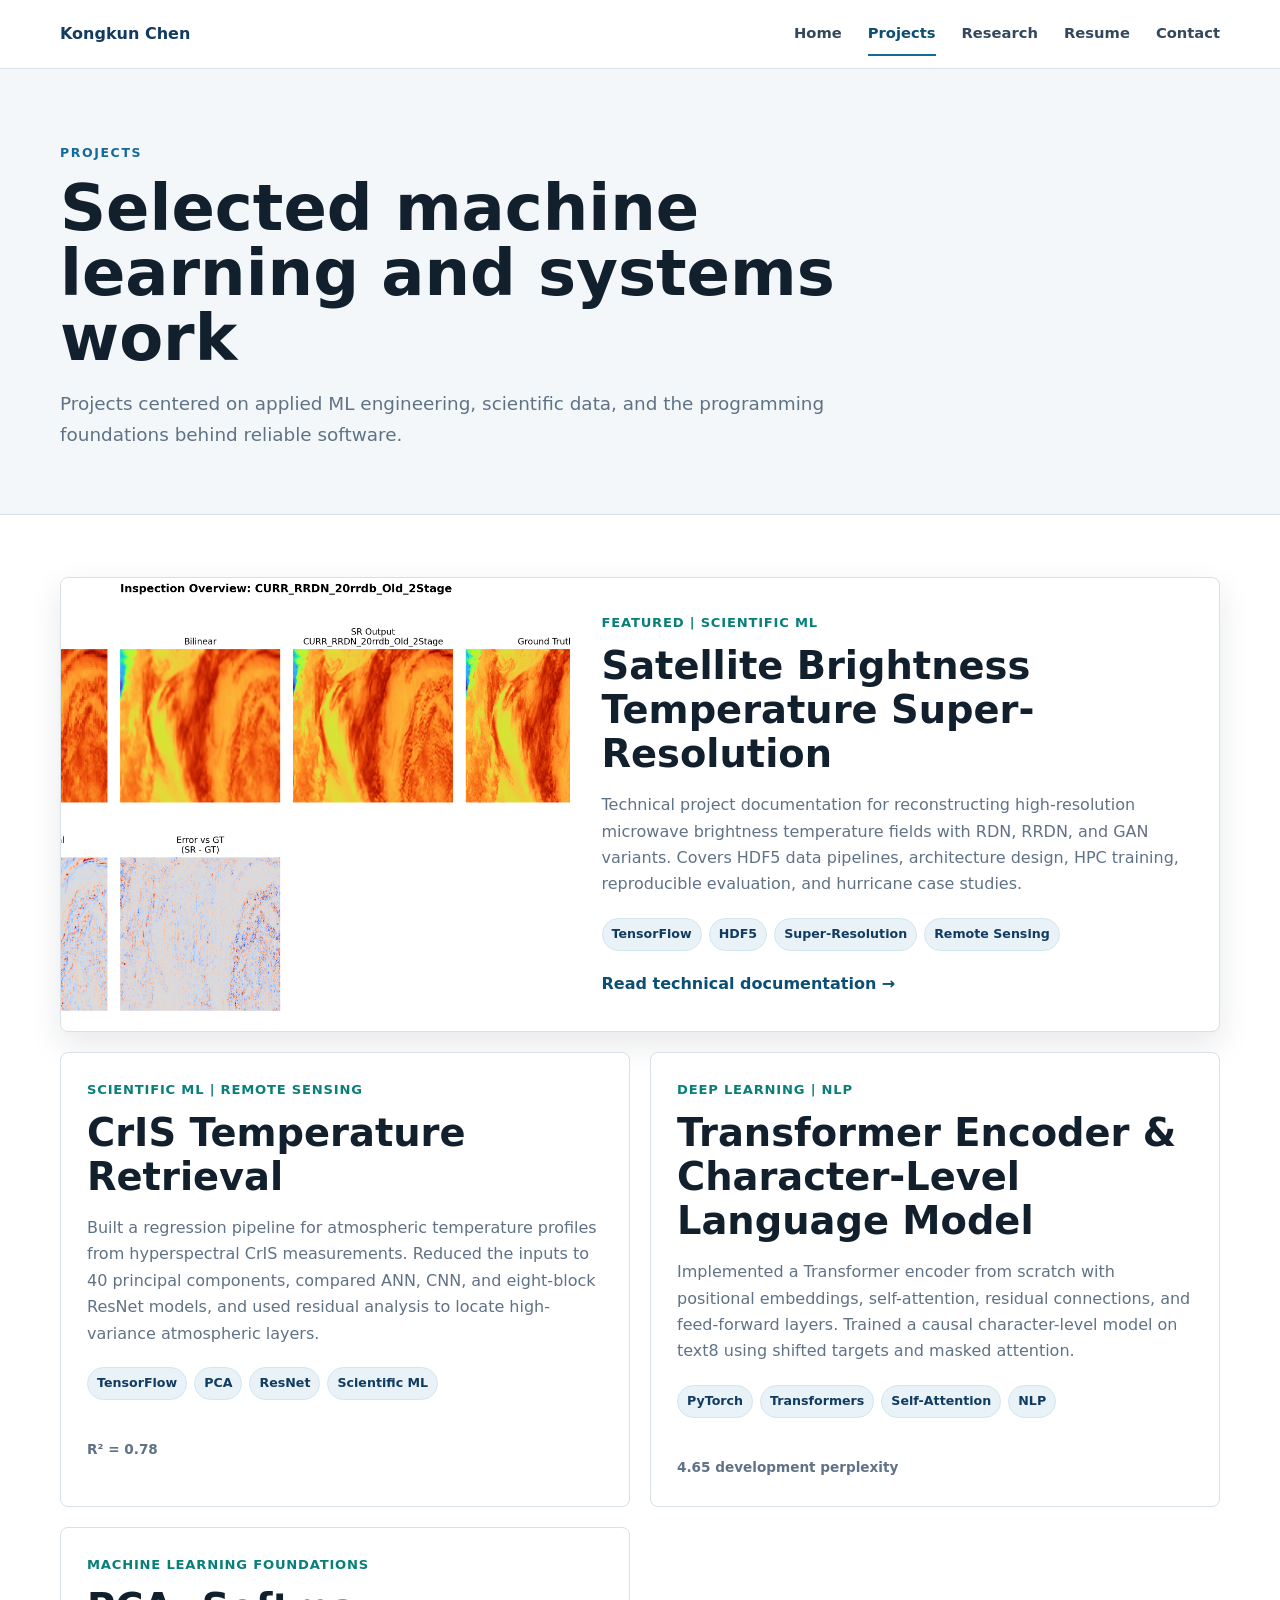
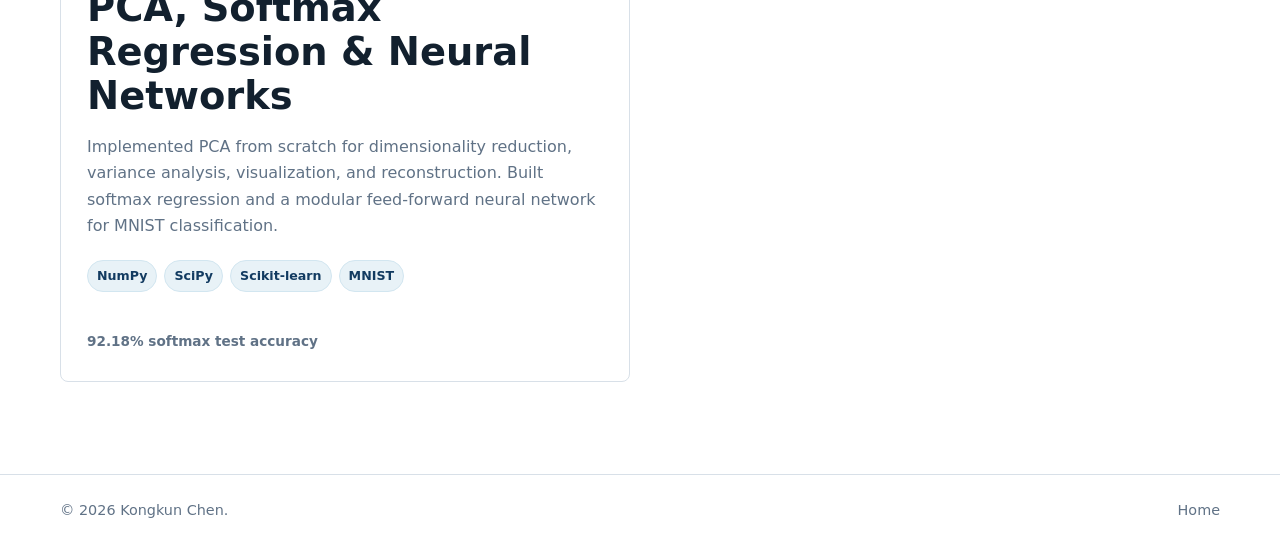
==== projects.html @ 7249b435 "Create personal portfolio website" ====
<!DOCTYPE html>
<html lang="en">
<head>
  <meta charset="UTF-8" />
  <meta name="viewport" content="width=device-width, initial-scale=1.0" />
  <meta name="description" content="Machine learning, data science, and programming projects by Kongkun Chen." />
  <title>Projects | Kongkun Chen</title>
  <link rel="stylesheet" href="assets/css/styles.css" />
</head>
<body>
  <a class="skip-link" href="#main-content">Skip to content</a>
  <header class="site-header">
    <nav class="nav container" aria-label="Primary navigation">
      <a class="logo" href="index.html">Kongkun Chen</a>
      <button class="nav-toggle" type="button" aria-label="Toggle navigation" aria-expanded="false">Menu</button>
      <ul class="nav-links">
        <li><a href="index.html">Home</a></li>
        <li><a href="projects.html" aria-current="page">Projects</a></li>
        <li><a href="research.html">Research</a></li>
        <li><a href="resume.html">Resume</a></li>
        <li><a href="index.html#contact">Contact</a></li>
      </ul>
    </nav>
  </header>

  <main id="main-content">
    <header class="page-header">
      <div class="container">
        <p class="eyebrow">Projects</p>
        <h1>Selected machine learning and systems work</h1>
        <p class="lead">Projects centered on applied ML engineering, scientific data, and the programming foundations behind reliable software.</p>
      </div>
    </header>

    <section class="page-content container">
      <div class="project-list">
        <article class="project-card featured">
          <img src="assets/images/bt-super-resolution/hurricane-case-overview.png" alt="Satellite brightness temperature super-resolution comparison and residual maps" />
          <div class="card-body">
            <div class="project-meta">Featured | Scientific ML</div>
            <h2>Satellite Brightness Temperature Super-Resolution</h2>
            <p>
              Technical project documentation for reconstructing high-resolution microwave brightness
              temperature fields with RDN, RRDN, and GAN variants. Covers HDF5 data pipelines,
              architecture design, HPC training, reproducible evaluation, and hurricane case studies.
            </p>
            <div class="tag-row"><span>TensorFlow</span><span>HDF5</span><span>Super-Resolution</span><span>Remote Sensing</span></div>
            <a class="text-link" href="projects/bt-super-resolution.html">Read technical documentation &rarr;</a>
          </div>
        </article>

        <article class="project-card">
          <div class="project-meta">Scientific ML | Remote Sensing</div>
          <h2>CrIS Temperature Retrieval</h2>
          <p>
            Built a regression pipeline for atmospheric temperature profiles from hyperspectral CrIS
            measurements. Reduced the inputs to 40 principal components, compared ANN, CNN, and
            eight-block ResNet models, and used residual analysis to locate high-variance atmospheric layers.
          </p>
          <div class="tag-row"><span>TensorFlow</span><span>PCA</span><span>ResNet</span><span>Scientific ML</span></div>
          <span class="status">R² = 0.78</span>
        </article>

        <article class="project-card">
          <div class="project-meta">Deep Learning | NLP</div>
          <h2>Transformer Encoder &amp; Character-Level Language Model</h2>
          <p>
            Implemented a Transformer encoder from scratch with positional embeddings, self-attention,
            residual connections, and feed-forward layers. Trained a causal character-level model on
            text8 using shifted targets and masked attention.
          </p>
          <div class="tag-row"><span>PyTorch</span><span>Transformers</span><span>Self-Attention</span><span>NLP</span></div>
          <span class="status">4.65 development perplexity</span>
        </article>

        <article class="project-card">
          <div class="project-meta">Machine Learning Foundations</div>
          <h2>PCA, Softmax Regression &amp; Neural Networks</h2>
          <p>
            Implemented PCA from scratch for dimensionality reduction, variance analysis, visualization,
            and reconstruction. Built softmax regression and a modular feed-forward neural network for
            MNIST classification.
          </p>
          <div class="tag-row"><span>NumPy</span><span>SciPy</span><span>Scikit-learn</span><span>MNIST</span></div>
          <span class="status">92.18% softmax test accuracy</span>
        </article>
      </div>
    </section>
  </main>

  <footer class="site-footer">
    <div class="container footer-inner">
      <p>&copy; <span id="year"></span> Kongkun Chen.</p>
      <a href="index.html">Home</a>
    </div>
  </footer>
  <script src="assets/js/main.js"></script>
</body>
</html>
---- assets/css/styles.css ----
:root {
  --ink: #12202e;
  --ink-soft: #33485d;
  --muted: #607286;
  --line: #d8e0e8;
  --surface: #ffffff;
  --surface-soft: #f3f7fa;
  --navy: #123b61;
  --blue: #126a9c;
  --blue-dark: #0b4e76;
  --teal: #087f79;
  --tag: #e8f2f7;
  --max-width: 1160px;
  --radius: 8px;
  --shadow: 0 12px 32px rgba(18, 32, 46, 0.1);
}

* {
  box-sizing: border-box;
}

html {
  scroll-behavior: smooth;
}

body {
  margin: 0;
  color: var(--ink);
  background: var(--surface);
  font-family: Inter, ui-sans-serif, system-ui, -apple-system, BlinkMacSystemFont, "Segoe UI", sans-serif;
  line-height: 1.65;
}

img {
  display: block;
  max-width: 100%;
}

a {
  color: inherit;
  text-decoration: none;
}

a:focus-visible,
button:focus-visible {
  outline: 3px solid rgba(18, 106, 156, 0.3);
  outline-offset: 3px;
}

.container {
  width: min(var(--max-width), calc(100% - 40px));
  margin-inline: auto;
}

.skip-link {
  position: fixed;
  top: 10px;
  left: 10px;
  z-index: 100;
  padding: 9px 13px;
  color: #ffffff;
  background: var(--ink);
  border-radius: 4px;
  transform: translateY(-150%);
}

.skip-link:focus {
  transform: translateY(0);
}

.site-header {
  position: sticky;
  top: 0;
  z-index: 20;
  background: rgba(255, 255, 255, 0.96);
  border-bottom: 1px solid var(--line);
  backdrop-filter: blur(12px);
}

.nav {
  min-height: 68px;
  display: flex;
  align-items: center;
  justify-content: space-between;
  gap: 24px;
}

.logo {
  font-size: 1rem;
  font-weight: 800;
  color: var(--navy);
}

.nav-links {
  display: flex;
  align-items: center;
  gap: 26px;
  margin: 0;
  padding: 0;
  list-style: none;
  color: var(--ink-soft);
  font-size: 0.92rem;
  font-weight: 650;
}

.nav-links a {
  display: inline-flex;
  align-items: center;
  min-height: 44px;
  border-bottom: 2px solid transparent;
}

.nav-links a:hover,
.nav-links a[aria-current="page"] {
  color: var(--blue-dark);
  border-bottom-color: var(--blue);
}

.nav-toggle {
  display: none;
  min-height: 40px;
  padding: 8px 11px;
  color: var(--navy);
  background: var(--surface);
  border: 1px solid var(--line);
  border-radius: 6px;
  font: inherit;
  font-weight: 750;
  cursor: pointer;
}

.hero {
  position: relative;
  min-height: 650px;
  display: grid;
  align-items: end;
  color: #ffffff;
  background-color: #0d2539;
  background-image:
    linear-gradient(90deg, rgba(8, 26, 41, 0.96) 0%, rgba(8, 26, 41, 0.87) 46%, rgba(8, 26, 41, 0.38) 100%),
    url("../images/bt-super-resolution/hurricane-case-overview.png");
  background-position: center;
  background-size: cover;
}

.hero-inner {
  width: min(var(--max-width), calc(100% - 40px));
  margin-inline: auto;
  padding: 100px 0 88px;
}

.hero-copy {
  max-width: 760px;
}

.hero h1,
.page-header h1,
.project-hero h1 {
  margin: 0;
  font-size: clamp(2.8rem, 6vw, 5rem);
  line-height: 1.02;
  letter-spacing: 0;
}

.hero .role-line {
  margin: 18px 0 0;
  font-size: clamp(1.18rem, 2.2vw, 1.55rem);
  font-weight: 700;
}

.hero .lead {
  max-width: 700px;
  margin-top: 18px;
  color: #dce8f1;
}

.eyebrow {
  margin: 0 0 12px;
  color: var(--blue);
  font-size: 0.78rem;
  font-weight: 800;
  letter-spacing: 0.13em;
  text-transform: uppercase;
}

.hero .eyebrow,
.project-hero .eyebrow {
  color: #7cd4ee;
}

h1,
h2,
h3 {
  line-height: 1.15;
  letter-spacing: 0;
}

h2 {
  margin: 0 0 16px;
  font-size: clamp(1.85rem, 3vw, 2.65rem);
}

h3 {
  margin: 0 0 10px;
  font-size: 1.2rem;
}

p {
  margin: 0 0 16px;
}

.lead {
  max-width: 800px;
  color: var(--muted);
  font-size: 1.15rem;
}

.button-row,
.project-actions {
  display: flex;
  flex-wrap: wrap;
  gap: 12px;
  margin-top: 28px;
}

.button.is-disabled {
  cursor: not-allowed;
  opacity: 0.7;
}

.button {
  min-height: 44px;
  display: inline-flex;
  align-items: center;
  justify-content: center;
  padding: 10px 17px;
  border: 1px solid var(--line);
  border-radius: 6px;
  font-weight: 750;
  transition: background 150ms ease, border-color 150ms ease, color 150ms ease;
}

.button.primary {
  color: #ffffff;
  background: var(--blue);
  border-color: var(--blue);
}

.button.primary:hover {
  background: var(--blue-dark);
  border-color: var(--blue-dark);
}

.button.secondary {
  color: var(--navy);
  background: #ffffff;
}

.button.secondary:hover {
  color: var(--blue-dark);
  border-color: var(--blue);
}

.hero .button.secondary {
  color: #ffffff;
  background: rgba(255, 255, 255, 0.08);
  border-color: rgba(255, 255, 255, 0.58);
}

.hero .button.secondary:hover {
  background: rgba(255, 255, 255, 0.16);
  border-color: #ffffff;
}

.section {
  padding: 78px 0;
}

.section.soft {
  background: var(--surface-soft);
  border-block: 1px solid var(--line);
}

.section-heading {
  max-width: 800px;
  margin-bottom: 30px;
}

.feature-layout {
  display: grid;
  grid-template-columns: minmax(0, 1.25fr) minmax(280px, 0.75fr);
  gap: 32px;
  align-items: start;
}

.feature-media {
  overflow: hidden;
  background: #ffffff;
  border: 1px solid var(--line);
  border-radius: var(--radius);
  box-shadow: var(--shadow);
}

.feature-media img {
  width: 100%;
  aspect-ratio: 16 / 9;
  object-fit: cover;
}

.feature-media figcaption,
.figure-panel figcaption {
  padding: 12px 16px;
  color: var(--muted);
  font-size: 0.88rem;
  border-top: 1px solid var(--line);
}

.feature-copy {
  padding-top: 4px;
}

.feature-copy p,
.project-card p,
.research-card p,
.resume-item p,
.content-section p,
.content-section li {
  color: var(--muted);
}

.project-meta {
  margin-bottom: 10px;
  color: var(--teal);
  font-size: 0.82rem;
  font-weight: 800;
  letter-spacing: 0.06em;
  text-transform: uppercase;
}

.tag-row {
  display: flex;
  flex-wrap: wrap;
  gap: 7px;
  margin: 20px 0;
}

.tag-row span {
  display: inline-flex;
  padding: 5px 9px;
  color: var(--navy);
  background: var(--tag);
  border: 1px solid #d2e6f0;
  border-radius: 999px;
  font-size: 0.79rem;
  font-weight: 700;
}

.text-link {
  color: var(--blue-dark);
  font-weight: 800;
}

.text-link:hover {
  text-decoration: underline;
}

.skills-grid {
  display: grid;
  grid-template-columns: repeat(4, 1fr);
  gap: 16px;
}

.skill-group,
.project-card,
.research-card,
.resume-panel,
.mini-card {
  background: var(--surface);
  border: 1px solid var(--line);
  border-radius: var(--radius);
}

.skill-group {
  padding: 22px;
}

.skill-group h3 {
  color: var(--navy);
  font-size: 1rem;
}

.skill-group p {
  margin: 0;
  color: var(--muted);
  font-size: 0.93rem;
}

.page-header {
  padding: 74px 0 48px;
  background: var(--surface-soft);
  border-bottom: 1px solid var(--line);
}

.page-header h1 {
  max-width: 900px;
  font-size: clamp(2.5rem, 5vw, 4.25rem);
}

.page-header .lead {
  margin-top: 18px;
}

.page-content {
  padding: 62px 0 92px;
}

.project-list {
  display: grid;
  grid-template-columns: repeat(2, minmax(0, 1fr));
  gap: 20px;
}

.project-card {
  min-height: 280px;
  padding: 26px;
}

.project-card.featured {
  grid-column: 1 / -1;
  min-height: 0;
  display: grid;
  grid-template-columns: minmax(0, 0.9fr) minmax(0, 1.1fr);
  gap: 28px;
  padding: 0;
  overflow: hidden;
  box-shadow: var(--shadow);
}

.project-card.featured img {
  width: 100%;
  height: 100%;
  min-height: 340px;
  object-fit: cover;
}

.project-card.featured .card-body {
  padding: 34px 34px 34px 4px;
  align-self: center;
}

.status {
  display: inline-flex;
  margin-top: 18px;
  color: var(--muted);
  font-size: 0.85rem;
  font-weight: 700;
}

.research-grid {
  display: grid;
  grid-template-columns: repeat(3, 1fr);
  gap: 18px;
  margin-top: 28px;
}

.research-card {
  padding: 24px;
}

.timeline {
  display: grid;
  gap: 0;
  margin-top: 42px;
  border-top: 1px solid var(--line);
}

.timeline-item {
  display: grid;
  grid-template-columns: 190px 1fr;
  gap: 28px;
  padding: 28px 0;
  border-bottom: 1px solid var(--line);
}

.timeline-date {
  color: var(--teal);
  font-weight: 800;
}

.resume-layout {
  display: grid;
  grid-template-columns: minmax(230px, 0.32fr) minmax(0, 0.68fr);
  gap: 44px;
  align-items: start;
}

.resume-sidebar {
  position: sticky;
  top: 96px;
}

.resume-panel {
  padding: 22px;
  margin-bottom: 16px;
}

.resume-panel h2 {
  font-size: 1.1rem;
}

.resume-panel p,
.resume-panel li {
  color: var(--muted);
  font-size: 0.92rem;
}

.plain-list {
  margin: 0;
  padding-left: 19px;
}

.resume-section {
  padding: 0 0 34px;
  margin-bottom: 34px;
  border-bottom: 1px solid var(--line);
}

.resume-section:last-child {
  border-bottom: 0;
}

.resume-section h2 {
  font-size: 1.45rem;
}

.resume-item {
  margin-bottom: 25px;
}

.resume-item h3 {
  margin-bottom: 5px;
}

.resume-meta {
  margin-bottom: 8px;
  color: var(--teal);
  font-size: 0.88rem;
  font-weight: 750;
}

.project-hero {
  color: #ffffff;
  background: var(--navy);
}

.project-hero-inner {
  padding: 74px 0 62px;
}

.project-hero h1 {
  max-width: 980px;
  font-size: clamp(2.6rem, 5vw, 4.5rem);
}

.project-hero .lead {
  max-width: 820px;
  margin-top: 18px;
  color: #dce8f1;
}

.breadcrumb {
  display: inline-flex;
  margin-bottom: 28px;
  color: #b9d9e9;
  font-weight: 750;
}

.project-page-layout {
  display: grid;
  grid-template-columns: minmax(0, 1fr) 250px;
  gap: 54px;
  align-items: start;
}

.project-toc {
  position: sticky;
  top: 96px;
  padding-left: 18px;
  border-left: 3px solid var(--line);
}

.project-toc strong {
  display: block;
  margin-bottom: 10px;
  color: var(--navy);
}

.project-toc a {
  display: block;
  padding: 4px 0;
  color: var(--muted);
  font-size: 0.9rem;
}

.project-toc a:hover {
  color: var(--blue-dark);
}

.content-section {
  padding-top: 18px;
  margin-bottom: 52px;
  scroll-margin-top: 94px;
}

.content-section h2 {
  font-size: 1.75rem;
}

.content-section ul,
.content-section ol {
  padding-left: 22px;
}

.content-section li {
  margin-bottom: 8px;
}

.project-documentation {
  min-width: 0;
}

.project-documentation h3 {
  color: var(--navy);
}

.model-grid,
.metrics-grid {
  display: grid;
  grid-template-columns: repeat(3, minmax(0, 1fr));
  gap: 15px;
  margin-top: 22px;
}

.model-grid .mini-card,
.metrics-grid .mini-card {
  min-width: 0;
}

.model-type,
.template-label {
  display: inline-flex;
  color: var(--teal);
  font-size: 0.75rem;
  font-weight: 800;
  letter-spacing: 0.06em;
  text-transform: uppercase;
}

.model-type {
  margin-bottom: 10px;
}

.contents-grid {
  display: grid;
  grid-template-columns: repeat(2, minmax(0, 1fr));
  gap: 10px;
  margin-top: 20px;
}

.contents-grid a {
  display: flex;
  align-items: center;
  gap: 12px;
  min-height: 52px;
  padding: 12px 14px;
  color: var(--navy);
  background: var(--surface-soft);
  border: 1px solid var(--line);
  border-radius: 6px;
  font-weight: 750;
}

.contents-grid a:hover {
  border-color: #9fc2d6;
}

.contents-grid span {
  color: var(--teal);
  font-size: 0.78rem;
}

.docs-subsection {
  padding-top: 20px;
  margin-top: 24px;
  border-top: 1px solid var(--line);
}

.docs-subsection h3 {
  margin-bottom: 7px;
}

.table-wrap {
  max-width: 100%;
  margin: 22px 0;
  overflow-x: auto;
  border: 1px solid var(--line);
  border-radius: var(--radius);
}

.docs-table {
  width: 100%;
  min-width: 610px;
  border-collapse: collapse;
  background: #ffffff;
  font-size: 0.91rem;
}

.docs-table th,
.docs-table td {
  padding: 13px 15px;
  text-align: left;
  vertical-align: top;
  border-bottom: 1px solid var(--line);
}

.docs-table th {
  color: var(--navy);
  background: var(--surface-soft);
  font-size: 0.79rem;
  letter-spacing: 0.03em;
  text-transform: uppercase;
}

.docs-table tr:last-child td {
  border-bottom: 0;
}

.code-block {
  max-width: 100%;
  margin: 12px 0 20px;
  overflow-x: auto;
  padding: 18px 20px;
  color: #e7f2f8;
  background: #0e2b43;
  border: 1px solid #224863;
  border-radius: var(--radius);
  font: 0.88rem/1.65 ui-monospace, SFMono-Regular, Menlo, Monaco, Consolas, monospace;
}

.code-block code {
  white-space: pre;
}

.template-label {
  margin-top: 9px;
}

.placeholder-panel {
  padding: 15px 17px;
  margin: 16px 0;
  color: var(--ink-soft);
  background: #f7f9fb;
  border: 1px dashed #9db0c1;
  border-radius: 6px;
  font-size: 0.92rem;
}

.case-grid,
.artifact-grid {
  display: grid;
  gap: 15px;
  margin-top: 22px;
}

.case-grid {
  grid-template-columns: repeat(3, minmax(0, 1fr));
}

.case-grid .placeholder-panel {
  margin: 0;
}

.artifact-grid {
  grid-template-columns: repeat(2, minmax(0, 1fr));
}

.artifact-grid article {
  padding: 20px;
  background: var(--surface-soft);
  border: 1px solid var(--line);
  border-radius: var(--radius);
}

.artifact-grid ul {
  margin-bottom: 0;
}

.troubleshooting-list {
  border-top: 1px solid var(--line);
}

.troubleshooting-list article {
  padding: 17px 0;
  border-bottom: 1px solid var(--line);
}

.troubleshooting-list h3,
.troubleshooting-list p {
  margin: 0;
}

.troubleshooting-list p {
  margin-top: 4px;
}

.links-list {
  display: grid;
  gap: 9px;
}

.architecture-flow {
  display: grid;
  grid-template-columns: 1fr auto 1.3fr auto 1.3fr auto 1fr;
  align-items: center;
  gap: 10px;
  margin: 25px 0;
}

.architecture-node {
  min-height: 92px;
  display: grid;
  place-items: center;
  padding: 14px;
  text-align: center;
  color: var(--navy);
  background: var(--surface-soft);
  border: 1px solid #b9cfdd;
  border-radius: 6px;
  font-weight: 750;
}

.architecture-arrow {
  color: var(--blue);
  font-size: 1.4rem;
  font-weight: 900;
}

.cards-3 {
  display: grid;
  grid-template-columns: repeat(3, 1fr);
  gap: 15px;
  margin-top: 22px;
}

.mini-card {
  padding: 20px;
}

.figure-panel {
  margin: 28px 0;
  overflow: hidden;
  background: #ffffff;
  border: 1px solid var(--line);
  border-radius: var(--radius);
}

.figure-panel img {
  width: 100%;
  height: auto;
}

.figure-grid {
  display: grid;
  grid-template-columns: repeat(2, minmax(0, 1fr));
  gap: 18px;
}

.notice {
  padding: 16px 18px;
  color: var(--ink-soft);
  background: #eef6f8;
  border-left: 4px solid var(--teal);
}

.contact-band {
  padding: 64px 0;
  color: #ffffff;
  background: var(--navy);
}

.contact-band .eyebrow {
  color: #7cd4ee;
}

.contact-band p {
  color: #dce8f1;
}

.contact-links {
  display: flex;
  flex-wrap: wrap;
  gap: 12px 22px;
  margin-top: 24px;
}

.contact-links a {
  color: #ffffff;
  font-weight: 750;
  text-decoration: underline;
  text-underline-offset: 4px;
}

.site-footer {
  padding: 24px 0;
  color: var(--muted);
  background: #ffffff;
  border-top: 1px solid var(--line);
  font-size: 0.9rem;
}

.footer-inner {
  display: flex;
  align-items: center;
  justify-content: space-between;
  gap: 20px;
}

.footer-inner p {
  margin: 0;
}

@media (max-width: 900px) {
  .skills-grid,
  .research-grid {
    grid-template-columns: repeat(2, 1fr);
  }

  .model-grid,
  .metrics-grid,
  .case-grid {
    grid-template-columns: repeat(2, minmax(0, 1fr));
  }

  .feature-layout,
  .resume-layout,
  .project-page-layout {
    grid-template-columns: 1fr;
  }

  .project-card.featured {
    grid-template-columns: 1fr;
  }

  .project-card.featured .card-body {
    padding: 0 26px 28px;
  }

  .resume-sidebar,
  .project-toc {
    position: static;
  }

  .project-toc {
    display: none;
  }

  .architecture-flow {
    grid-template-columns: 1fr;
  }

  .architecture-arrow {
    transform: rotate(90deg);
    text-align: center;
  }
}

@media (max-width: 680px) {
  .container,
  .hero-inner {
    width: min(100% - 28px, var(--max-width));
  }

  .nav-toggle {
    display: inline-flex;
  }

  .nav-links {
    position: absolute;
    top: 68px;
    left: 0;
    right: 0;
    display: none;
    align-items: stretch;
    flex-direction: column;
    gap: 0;
    padding: 10px 20px 18px;
    background: #ffffff;
    border-bottom: 1px solid var(--line);
  }

  .nav-links.open {
    display: flex;
  }

  .nav-links a {
    width: 100%;
    border-bottom: 1px solid var(--line);
  }

  .hero {
    min-height: 620px;
    background-position: 42% center;
  }

  .hero-inner {
    padding: 86px 0 62px;
  }

  .section,
  .page-content {
    padding: 56px 0;
  }

  .skills-grid,
  .project-list,
  .research-grid,
  .cards-3,
  .figure-grid,
  .model-grid,
  .metrics-grid,
  .contents-grid,
  .case-grid,
  .artifact-grid {
    grid-template-columns: 1fr;
  }

  .project-hero-inner {
    padding: 58px 0 48px;
  }

  .project-hero h1 {
    font-size: clamp(2.35rem, 12vw, 3.25rem);
  }

  .project-card.featured {
    grid-column: auto;
  }

  .project-card.featured img {
    min-height: 240px;
  }

  .timeline-item {
    grid-template-columns: 1fr;
    gap: 6px;
  }

  .footer-inner {
    align-items: flex-start;
    flex-direction: column;
  }
}

@media (prefers-reduced-motion: reduce) {
  html {
    scroll-behavior: auto;
  }

  *,
  *::before,
  *::after {
    transition-duration: 0.01ms !important;
  }
}
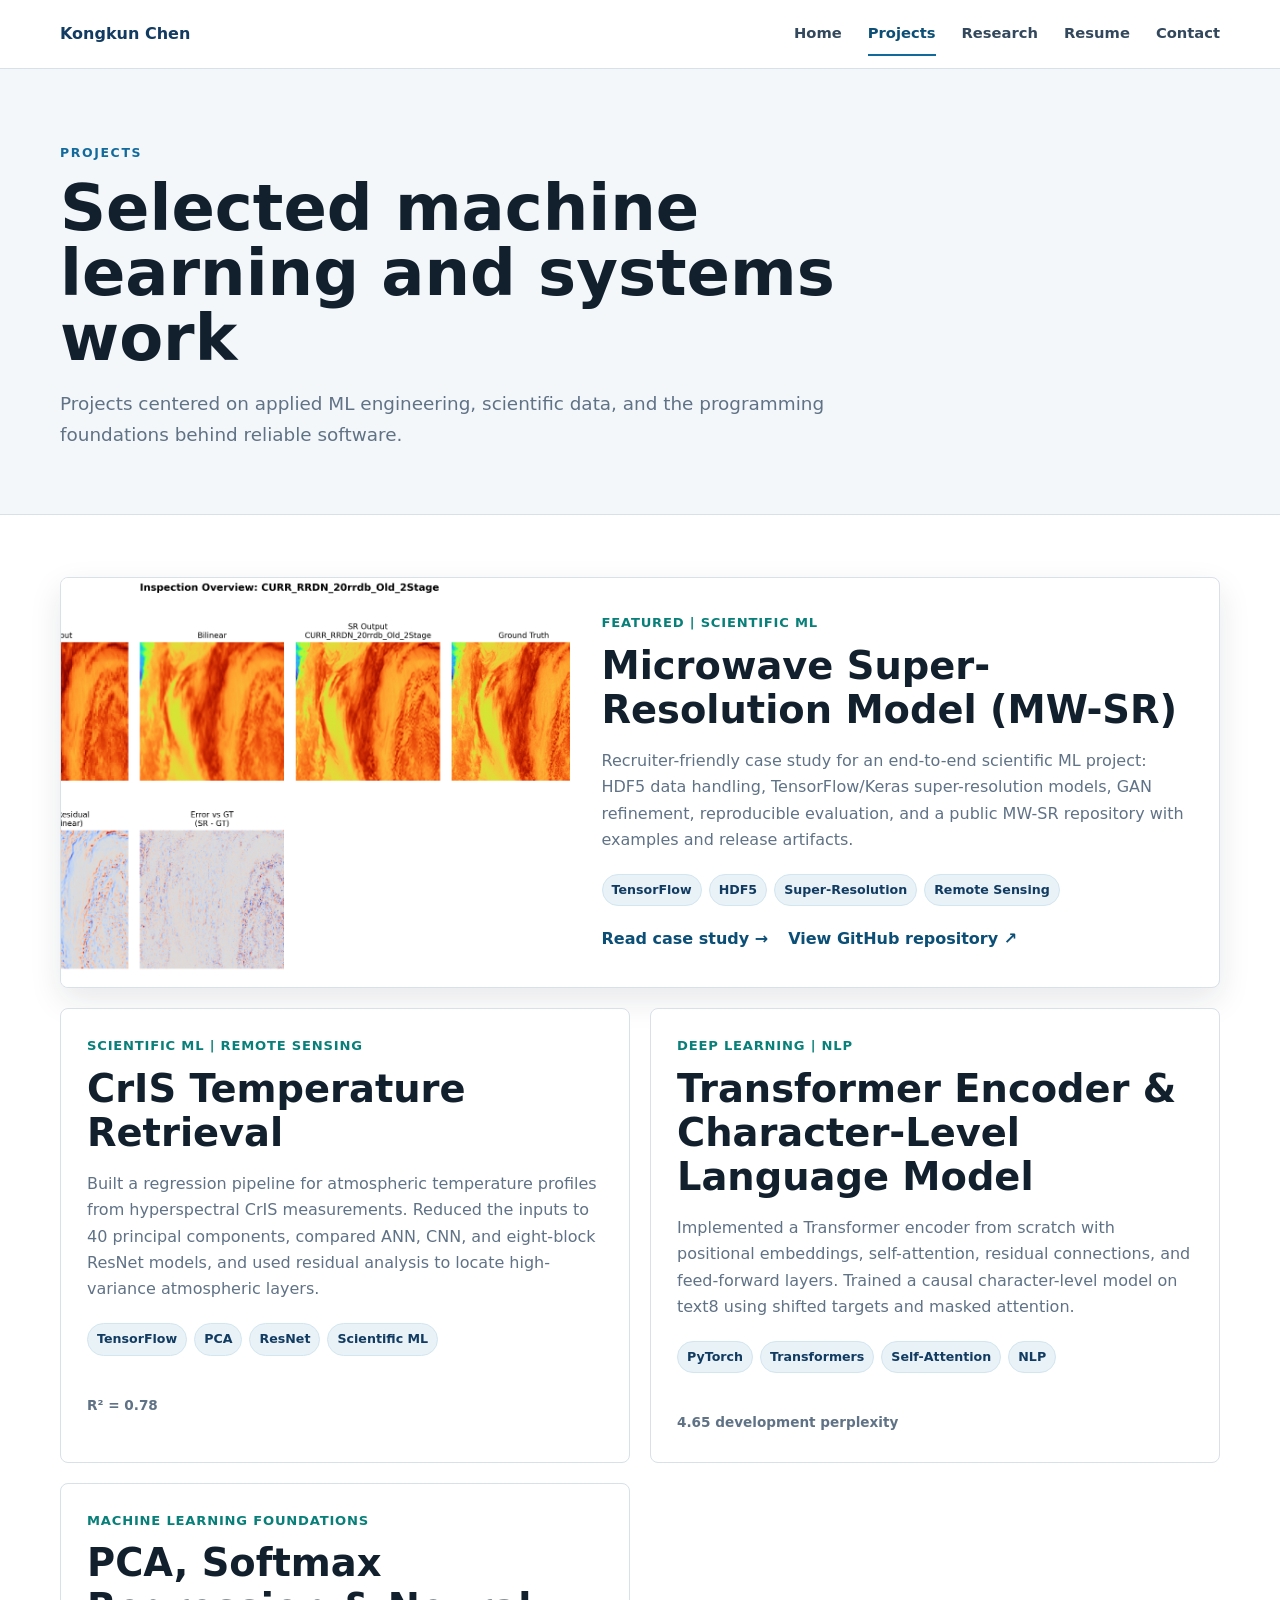
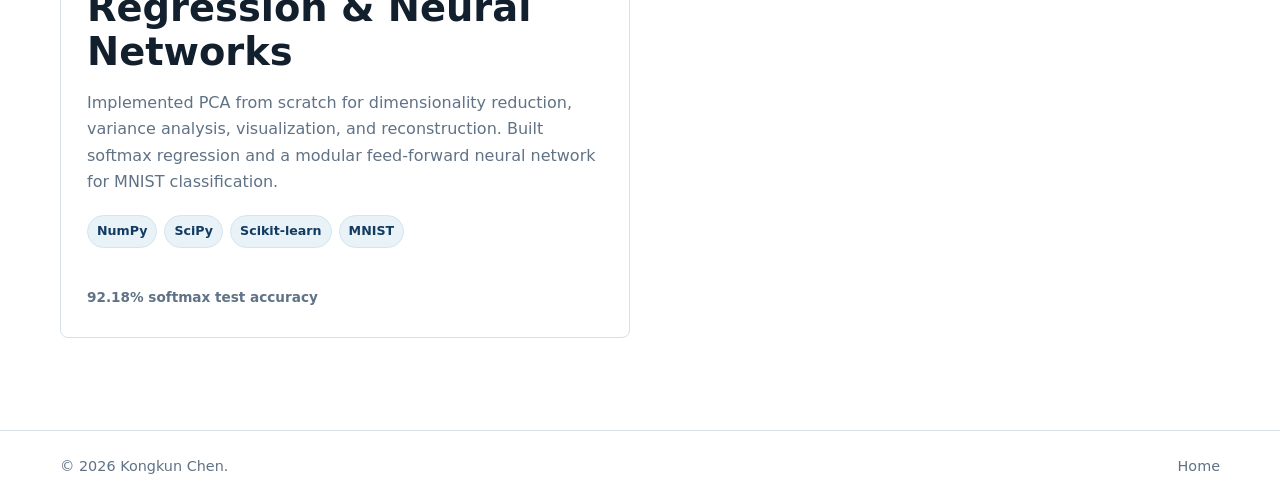
==== commit d306ad8d: "Update portfolio site for MW-SR case study" ====
--- a/projects.html
+++ b/projects.html
@@ -35,17 +35,20 @@
     <section class="page-content container">
       <div class="project-list">
         <article class="project-card featured">
-          <img src="assets/images/bt-super-resolution/hurricane-case-overview.png" alt="Satellite brightness temperature super-resolution comparison and residual maps" />
+          <img src="assets/images/mw-sr/hurricane-case-overview.png" alt="Microwave super-resolution comparison and residual maps" />
           <div class="card-body">
             <div class="project-meta">Featured | Scientific ML</div>
-            <h2>Satellite Brightness Temperature Super-Resolution</h2>
+            <h2>Microwave Super-Resolution Model (MW-SR)</h2>
             <p>
-              Technical project documentation for reconstructing high-resolution microwave brightness
-              temperature fields with RDN, RRDN, and GAN variants. Covers HDF5 data pipelines,
-              architecture design, HPC training, reproducible evaluation, and hurricane case studies.
+              Recruiter-friendly case study for an end-to-end scientific ML project: HDF5 data handling,
+              TensorFlow/Keras super-resolution models, GAN refinement, reproducible evaluation, and a
+              public MW-SR repository with examples and release artifacts.
             </p>
             <div class="tag-row"><span>TensorFlow</span><span>HDF5</span><span>Super-Resolution</span><span>Remote Sensing</span></div>
-            <a class="text-link" href="projects/bt-super-resolution.html">Read technical documentation &rarr;</a>
+            <div class="project-card-links">
+              <a class="text-link" href="projects/mw-sr.html">Read case study &rarr;</a>
+              <a class="text-link" href="https://github.com/Kaitou0309/MW-SR" target="_blank" rel="noopener noreferrer">View GitHub repository &nearr;</a>
+            </div>
           </div>
         </article>
 
--- a/assets/css/styles.css
+++ b/assets/css/styles.css
@@ -138,7 +138,7 @@
   background-color: #0d2539;
   background-image:
     linear-gradient(90deg, rgba(8, 26, 41, 0.96) 0%, rgba(8, 26, 41, 0.87) 46%, rgba(8, 26, 41, 0.38) 100%),
-    url("../images/bt-super-resolution/hurricane-case-overview.png");
+    url("../images/mw-sr/hurricane-case-overview.png");
   background-position: center;
   background-size: cover;
 }
@@ -362,6 +362,12 @@
 
 .text-link:hover {
   text-decoration: underline;
+}
+
+.project-card-links {
+  display: flex;
+  flex-wrap: wrap;
+  gap: 0.65rem 1.25rem;
 }
 
 .skills-grid {
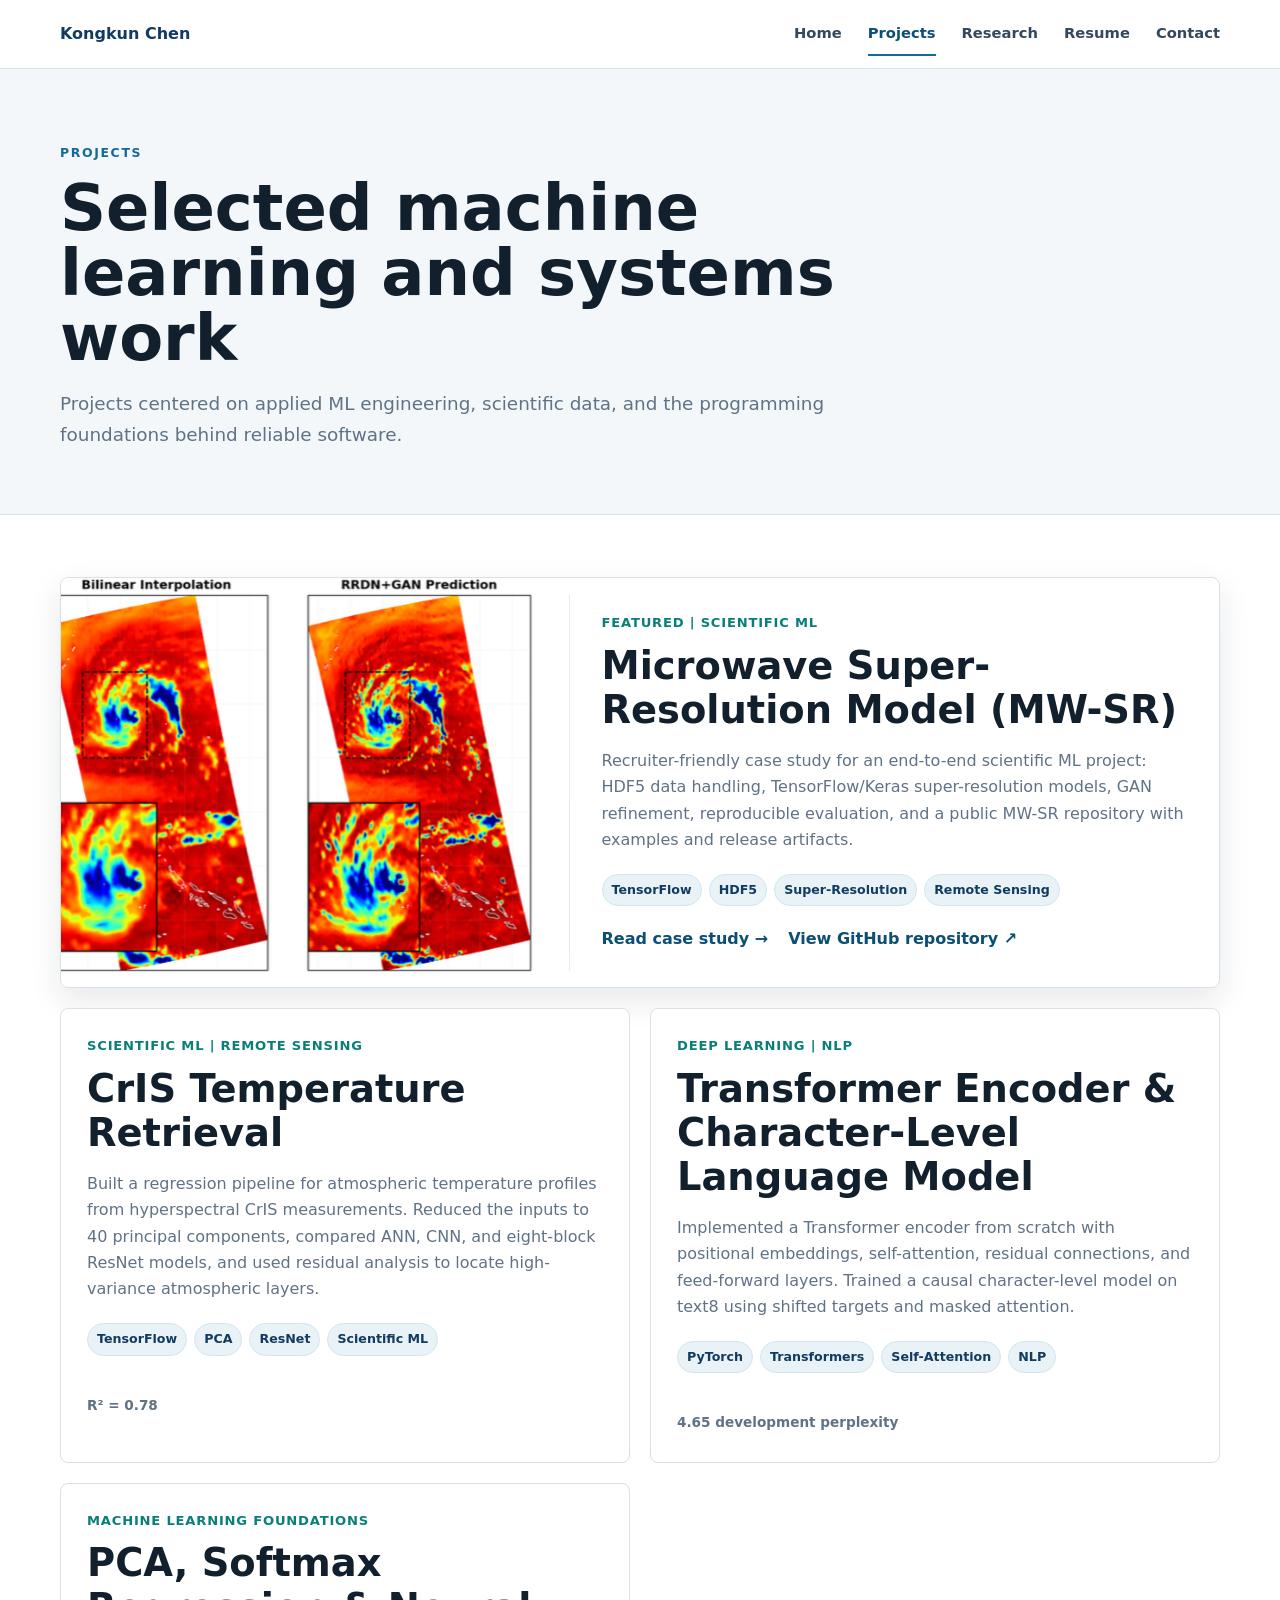
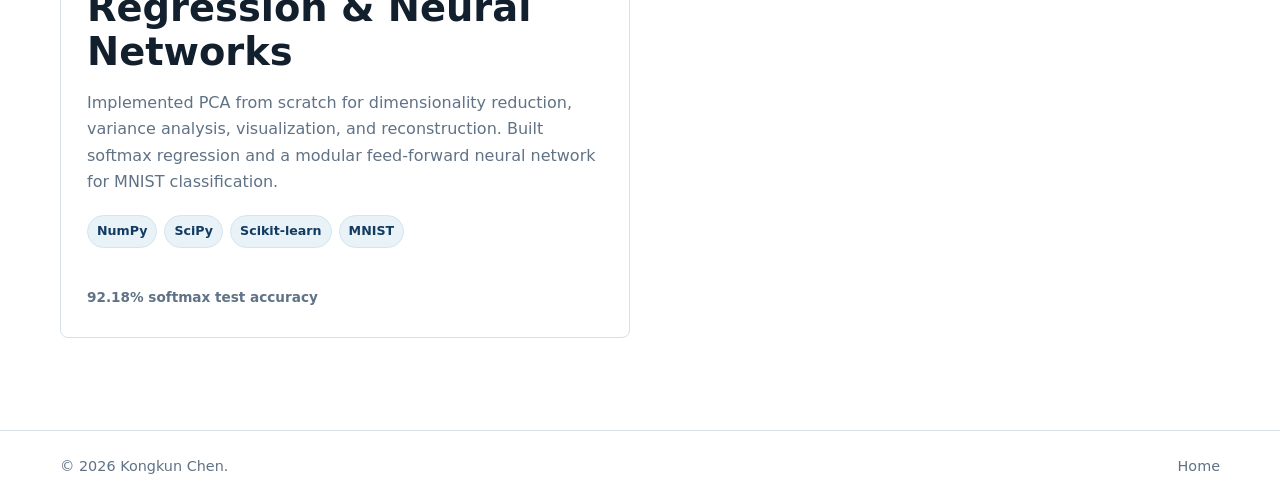
==== commit 002eeef7: "Replace MW-SR overview image with project examples" ====
--- a/projects.html
+++ b/projects.html
@@ -35,7 +35,7 @@
     <section class="page-content container">
       <div class="project-list">
         <article class="project-card featured">
-          <img src="assets/images/mw-sr/hurricane-case-overview.png" alt="Microwave super-resolution comparison and residual maps" />
+          <img src="assets/images/mw-sr/paired-hurricane-example.png" alt="Paired hurricane example comparing low-resolution input, MW-SR-GAN prediction, and high-resolution truth" />
           <div class="card-body">
             <div class="project-meta">Featured | Scientific ML</div>
             <h2>Microwave Super-Resolution Model (MW-SR)</h2>
--- a/assets/css/styles.css
+++ b/assets/css/styles.css
@@ -138,7 +138,7 @@
   background-color: #0d2539;
   background-image:
     linear-gradient(90deg, rgba(8, 26, 41, 0.96) 0%, rgba(8, 26, 41, 0.87) 46%, rgba(8, 26, 41, 0.38) 100%),
-    url("../images/mw-sr/hurricane-case-overview.png");
+    url("../images/mw-sr/paired-hurricane-example.png");
   background-position: center;
   background-size: cover;
 }
@@ -879,6 +879,25 @@
   display: grid;
   grid-template-columns: repeat(2, minmax(0, 1fr));
   gap: 18px;
+}
+
+.wide-figure {
+  grid-column: 1 / -1;
+}
+
+.figure-panel.wide-figure img {
+  background: #ffffff;
+}
+
+.operational-grid {
+  align-items: start;
+}
+
+.operational-grid .figure-panel img {
+  width: 100%;
+  max-height: 680px;
+  object-fit: contain;
+  background: #ffffff;
 }
 
 .notice {
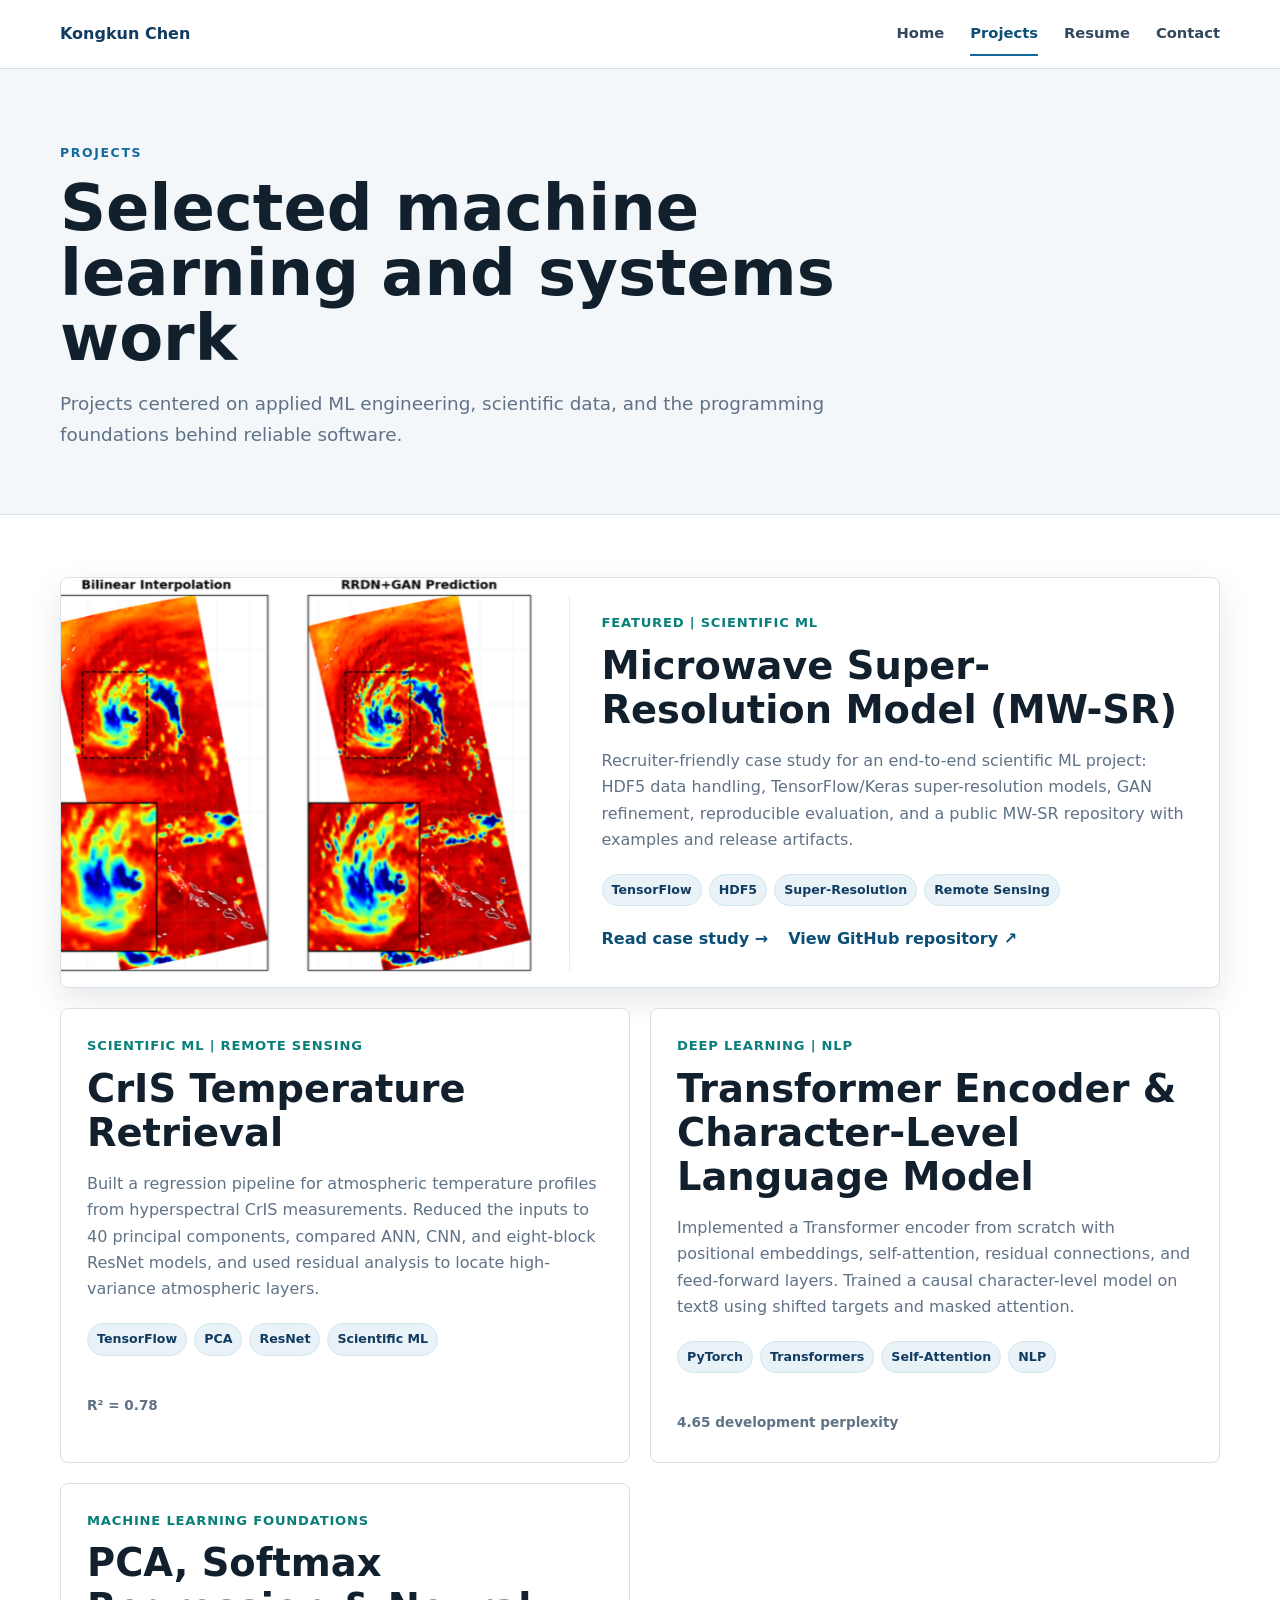
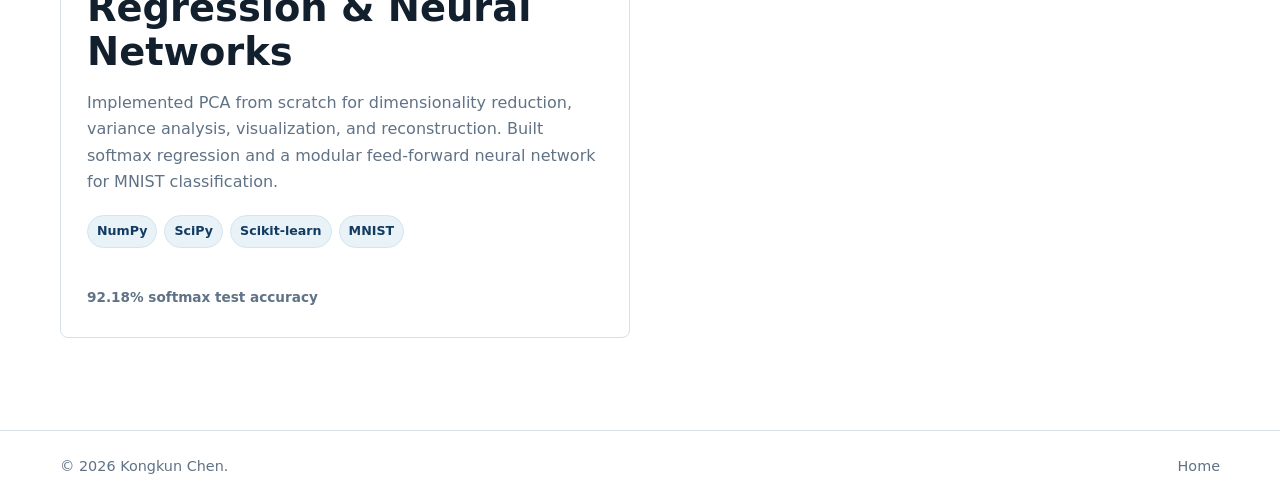
==== commit 23cecf80: "Remove research section from site" ====
--- a/projects.html
+++ b/projects.html
@@ -16,7 +16,6 @@
       <ul class="nav-links">
         <li><a href="index.html">Home</a></li>
         <li><a href="projects.html" aria-current="page">Projects</a></li>
-        <li><a href="research.html">Research</a></li>
         <li><a href="resume.html">Resume</a></li>
         <li><a href="index.html#contact">Contact</a></li>
       </ul>
